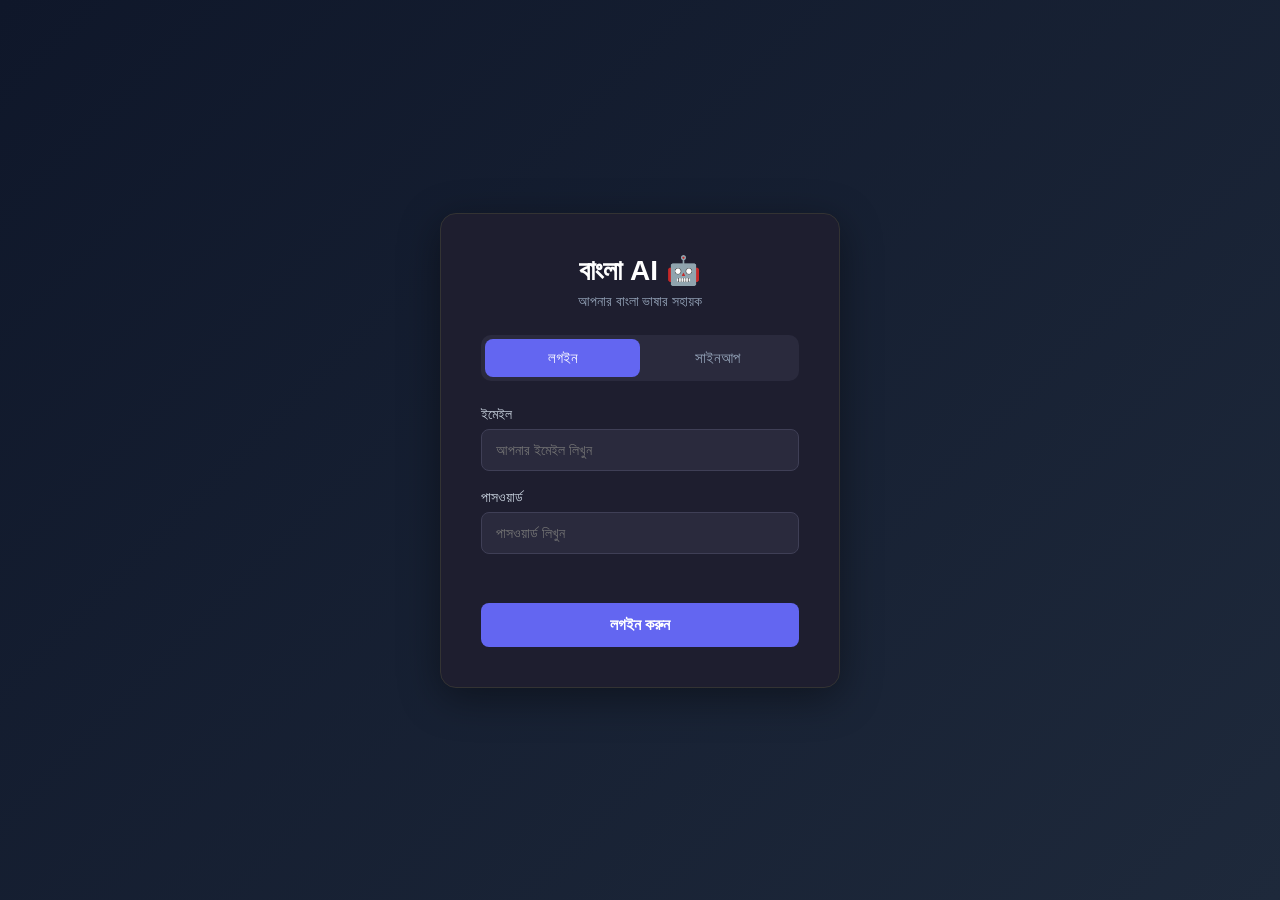
==== AI/login-system/index.html @ 42913396 "first commit" ====
<!DOCTYPE html>
<html lang="bn">
<head>
    <meta charset="UTF-8">
    <meta name="viewport" content="width=device-width, initial-scale=1.0">
    <title>লগইন - বাংলা AI</title>
    <link rel="stylesheet" href="style.css">
</head>
<body>
    <div class="login-container">
        <div class="logo">
            <h1>বাংলা AI 🤖</h1>
            <p>আপনার বাংলা ভাষার সহায়ক</p>
        </div>

        <div class="tab-buttons">
            <button class="tab-btn active" onclick="showLogin()">লগইন</button>
            <button class="tab-btn" onclick="showSignup()">সাইনআপ</button>
        </div>

        <!-- লগইন ফর্ম -->
        <form id="loginForm" class="auth-form">
            <div class="input-group">
                <label>ইমেইল</label>
                <input type="email" id="loginEmail" placeholder="আপনার ইমেইল লিখুন" required>
            </div>
            <div class="input-group">
                <label>পাসওয়ার্ড</label>
                <input type="password" id="loginPassword" placeholder="পাসওয়ার্ড লিখুন" required>
            </div>
            <p class="error-msg" id="loginError"></p>
            <button type="submit" class="submit-btn">লগইন করুন</button>
        </form>

        <!-- সাইনআপ ফর্ম -->
        <form id="signupForm" class="auth-form hidden">
            <div class="input-group">
                <label>নাম</label>
                <input type="text" id="signupName" placeholder="আপনার নাম লিখুন" required>
            </div>
            <div class="input-group">
                <label>ইমেইল</label>
                <input type="email" id="signupEmail" placeholder="আপনার ইমেইল লিখুন" required>
            </div>
            <div class="input-group">
                <label>পাসওয়ার্ড</label>
                <input type="password" id="signupPassword" placeholder="পাসওয়ার্ড লিখুন" required>
            </div>
            <p class="error-msg" id="signupError"></p>
            <button type="submit" class="submit-btn">অ্যাকাউন্ট তৈরি করুন</button>
        </form>
    </div>

    <script>
        function showLogin() {
            document.getElementById('loginForm').classList.remove('hidden');
            document.getElementById('signupForm').classList.add('hidden');
            document.querySelectorAll('.tab-btn')[0].classList.add('active');
            document.querySelectorAll('.tab-btn')[1].classList.remove('active');
        }

        function showSignup() {
            document.getElementById('signupForm').classList.remove('hidden');
            document.getElementById('loginForm').classList.add('hidden');
            document.querySelectorAll('.tab-btn')[1].classList.add('active');
            document.querySelectorAll('.tab-btn')[0].classList.remove('active');
        }

        document.getElementById('loginForm').addEventListener('submit', async function(e) {
            e.preventDefault();
            const email = document.getElementById('loginEmail').value;
            const password = document.getElementById('loginPassword').value;

            try {
                const res = await fetch('http://127.0.0.1:5000/login', {
                    method: 'POST',
                    headers: { 'Content-Type': 'application/json' },
                    body: JSON.stringify({ email, password })
                });
                const data = await res.json();

                if (res.ok) {
                    localStorage.setItem('user', JSON.stringify(data.user));
                    window.location.href = '../frontend/index.html';
                } else {
                    document.getElementById('loginError').textContent = data.error || 'লগইন ব্যর্থ হয়েছে';
                }
            } catch (err) {
                document.getElementById('loginError').textContent = 'সার্ভারের সাথে সংযোগ করা যায়নি';
            }
        });

        document.getElementById('signupForm').addEventListener('submit', async function(e) {
            e.preventDefault();
            const name = document.getElementById('signupName').value;
            const email = document.getElementById('signupEmail').value;
            const password = document.getElementById('signupPassword').value;

            try {
                const res = await fetch('http://127.0.0.1:5000/signup', {
                    method: 'POST',
                    headers: { 'Content-Type': 'application/json' },
                    body: JSON.stringify({ name, email, password })
                });
                const data = await res.json();

                if (res.ok) {
                    alert('অ্যাকাউন্ট তৈরি হয়েছে! এখন লগইন করুন।');
                    showLogin();
                } else {
                    document.getElementById('signupError').textContent = data.error || 'সাইনআপ ব্যর্থ হয়েছে';
                }
            } catch (err) {
                document.getElementById('signupError').textContent = 'সার্ভারের সাথে সংযোগ করা যায়নি';
            }
        });
    </script>
</body>
</html>
---- AI/login-system/style.css ----
* {
    margin: 0;
    padding: 0;
    box-sizing: border-box;
    font-family: 'Segoe UI', Tahoma, sans-serif;
}

body {
    min-height: 100vh;
    display: flex;
    align-items: center;
    justify-content: center;
    background: linear-gradient(135deg, #0f172a, #1e293b);
}

.login-container {
    background: #1e1e2f;
    padding: 40px;
    border-radius: 16px;
    width: 100%;
    max-width: 400px;
    box-shadow: 0 10px 40px rgba(0, 0, 0, 0.4);
    border: 1px solid #333;
}

.logo {
    text-align: center;
    margin-bottom: 25px;
}

.logo h1 {
    color: #fff;
    font-size: 28px;
    margin-bottom: 5px;
}

.logo p {
    color: #94a3b8;
    font-size: 14px;
}

.tab-buttons {
    display: flex;
    margin-bottom: 25px;
    background: #2a2a3d;
    border-radius: 10px;
    padding: 4px;
}

.tab-btn {
    flex: 1;
    padding: 10px;
    background: transparent;
    border: none;
    color: #94a3b8;
    font-size: 15px;
    cursor: pointer;
    border-radius: 8px;
    transition: 0.3s;
}

.tab-btn.active {
    background: #6366f1;
    color: #fff;
}

.auth-form.hidden {
    display: none;
}

.input-group {
    margin-bottom: 18px;
}

.input-group label {
    display: block;
    color: #cbd5e1;
    font-size: 14px;
    margin-bottom: 6px;
}

.input-group input {
    width: 100%;
    padding: 12px 14px;
    background: #2a2a3d;
    border: 1px solid #3f3f56;
    border-radius: 8px;
    color: #fff;
    font-size: 14px;
    outline: none;
    transition: 0.3s;
}

.input-group input:focus {
    border-color: #6366f1;
}

.submit-btn {
    width: 100%;
    padding: 13px;
    background: #6366f1;
    border: none;
    border-radius: 8px;
    color: #fff;
    font-size: 16px;
    font-weight: 600;
    cursor: pointer;
    transition: 0.3s;
    margin-top: 5px;
}

.submit-btn:hover {
    background: #4f46e5;
}

.error-msg {
    color: #f87171;
    font-size: 13px;
    margin-bottom: 10px;
    min-height: 16px;
}
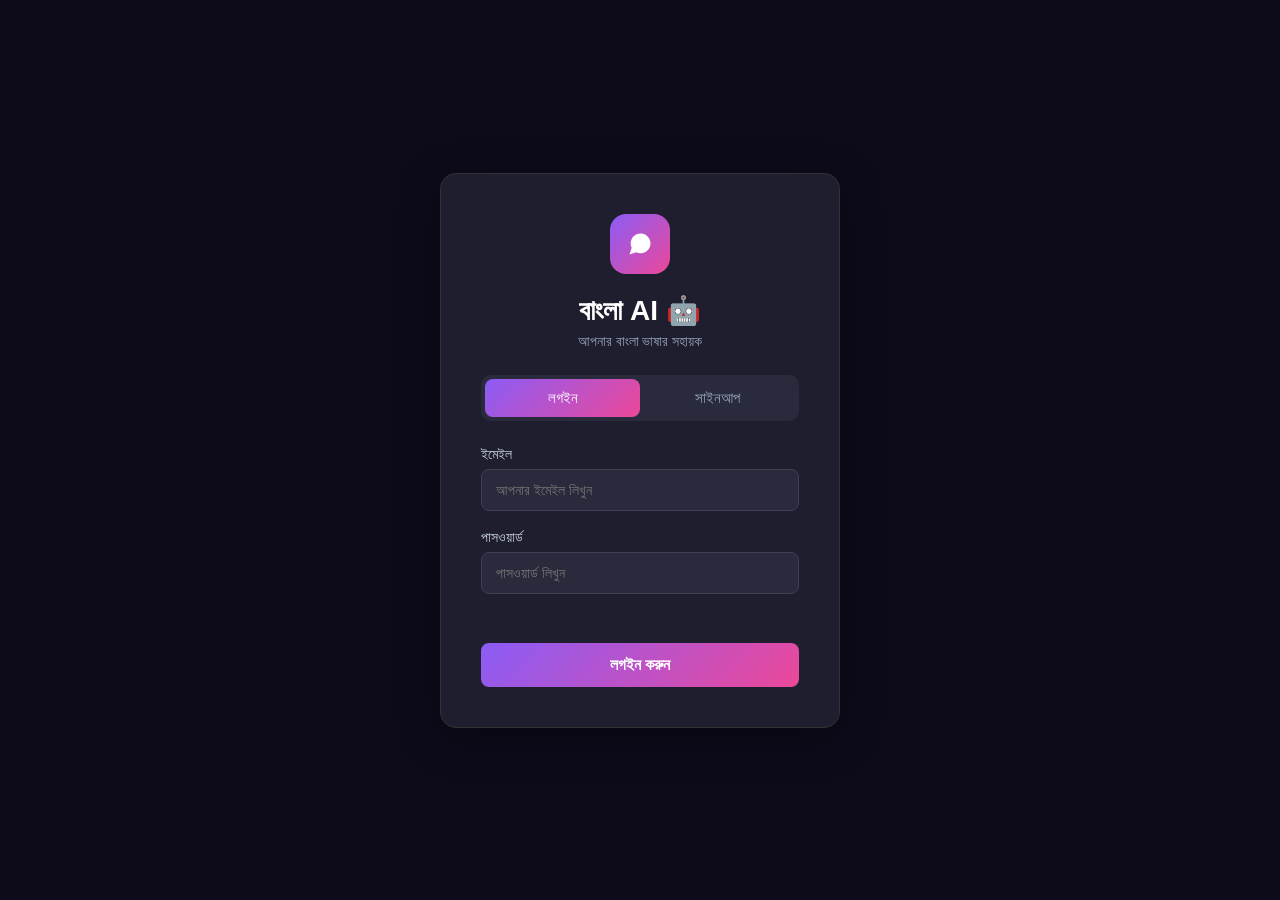
==== commit e85f23c1: "Update login page design with gradient theme" ====
--- a/AI/login-system/index.html
+++ b/AI/login-system/index.html
@@ -5,9 +5,17 @@
     <meta name="viewport" content="width=device-width, initial-scale=1.0">
     <title>লগইন - বাংলা AI</title>
     <link rel="stylesheet" href="style.css">
+    <script async src="https://pagead2.googlesyndication.com/pagead/js/adsbygoogle.js?client=ca-pub-7016644127018456"
+     crossorigin="anonymous"></script>
 </head>
 <body>
     <div class="login-container">
+        <div class="logo-icon">
+            <svg viewBox="0 0 24 24" fill="none" xmlns="http://www.w3.org/2000/svg">
+                <path d="M21 11.5C21.0034 12.8199 20.6951 14.1219 20.1 15.3C19.3944 16.7118 18.3098 17.8992 16.9674 18.7293C15.6251 19.5594 14.0782 19.9994 12.5 20C11.1801 20.0035 9.87812 19.6951 8.7 19.1L3 21L4.9 15.3C4.30493 14.1219 3.99656 12.8199 4 11.5C4.00061 9.92179 4.44061 8.37488 5.27072 7.03258C6.10083 5.69028 7.28825 4.60573 8.7 3.90003C9.87812 3.30496 11.1801 2.99659 12.5 3.00003H13C15.0843 3.11502 17.053 3.99479 18.5291 5.47089C20.0052 6.94699 20.885 8.91568 21 11V11.5Z" fill="white"/>
+            </svg>
+        </div>
+
         <div class="logo">
             <h1>বাংলা AI 🤖</h1>
             <p>আপনার বাংলা ভাষার সহায়ক</p>
@@ -18,7 +26,6 @@
             <button class="tab-btn" onclick="showSignup()">সাইনআপ</button>
         </div>
 
-        <!-- লগইন ফর্ম -->
         <form id="loginForm" class="auth-form">
             <div class="input-group">
                 <label>ইমেইল</label>
@@ -32,7 +39,6 @@
             <button type="submit" class="submit-btn">লগইন করুন</button>
         </form>
 
-        <!-- সাইনআপ ফর্ম -->
         <form id="signupForm" class="auth-form hidden">
             <div class="input-group">
                 <label>নাম</label>
@@ -52,6 +58,8 @@
     </div>
 
     <script>
+        const API_BASE = "https://bangla-ai-app-2ck2.onrender.com";
+
         function showLogin() {
             document.getElementById('loginForm').classList.remove('hidden');
             document.getElementById('signupForm').classList.add('hidden');
@@ -72,7 +80,7 @@
             const password = document.getElementById('loginPassword').value;
 
             try {
-                const res = await fetch('http://127.0.0.1:5000/login', {
+                const res = await fetch(`${API_BASE}/login`, {
                     method: 'POST',
                     headers: { 'Content-Type': 'application/json' },
                     body: JSON.stringify({ email, password })
@@ -97,7 +105,7 @@
             const password = document.getElementById('signupPassword').value;
 
             try {
-                const res = await fetch('http://127.0.0.1:5000/signup', {
+                const res = await fetch(`${API_BASE}/signup`, {
                     method: 'POST',
                     headers: { 'Content-Type': 'application/json' },
                     body: JSON.stringify({ name, email, password })
--- a/AI/login-system/style.css
+++ b/AI/login-system/style.css
@@ -10,7 +10,7 @@
     display: flex;
     align-items: center;
     justify-content: center;
-    background: linear-gradient(135deg, #0f172a, #1e293b);
+    background: #0d0b1a;
 }
 
 .login-container {
@@ -21,6 +21,22 @@
     max-width: 400px;
     box-shadow: 0 10px 40px rgba(0, 0, 0, 0.4);
     border: 1px solid #333;
+}
+
+.logo-icon {
+    width: 60px;
+    height: 60px;
+    margin: 0 auto 20px;
+    border-radius: 16px;
+    background: linear-gradient(135deg, #8b5cf6, #ec4899);
+    display: flex;
+    align-items: center;
+    justify-content: center;
+}
+
+.logo-icon svg {
+    width: 28px;
+    height: 28px;
 }
 
 .logo {
@@ -60,7 +76,7 @@
 }
 
 .tab-btn.active {
-    background: #6366f1;
+    background: linear-gradient(135deg, #8b5cf6, #ec4899);
     color: #fff;
 }
 
@@ -92,13 +108,13 @@
 }
 
 .input-group input:focus {
-    border-color: #6366f1;
+    border-color: #8b5cf6;
 }
 
 .submit-btn {
     width: 100%;
     padding: 13px;
-    background: #6366f1;
+    background: linear-gradient(135deg, #8b5cf6, #ec4899);
     border: none;
     border-radius: 8px;
     color: #fff;
@@ -110,7 +126,7 @@
 }
 
 .submit-btn:hover {
-    background: #4f46e5;
+    opacity: 0.9;
 }
 
 .error-msg {
